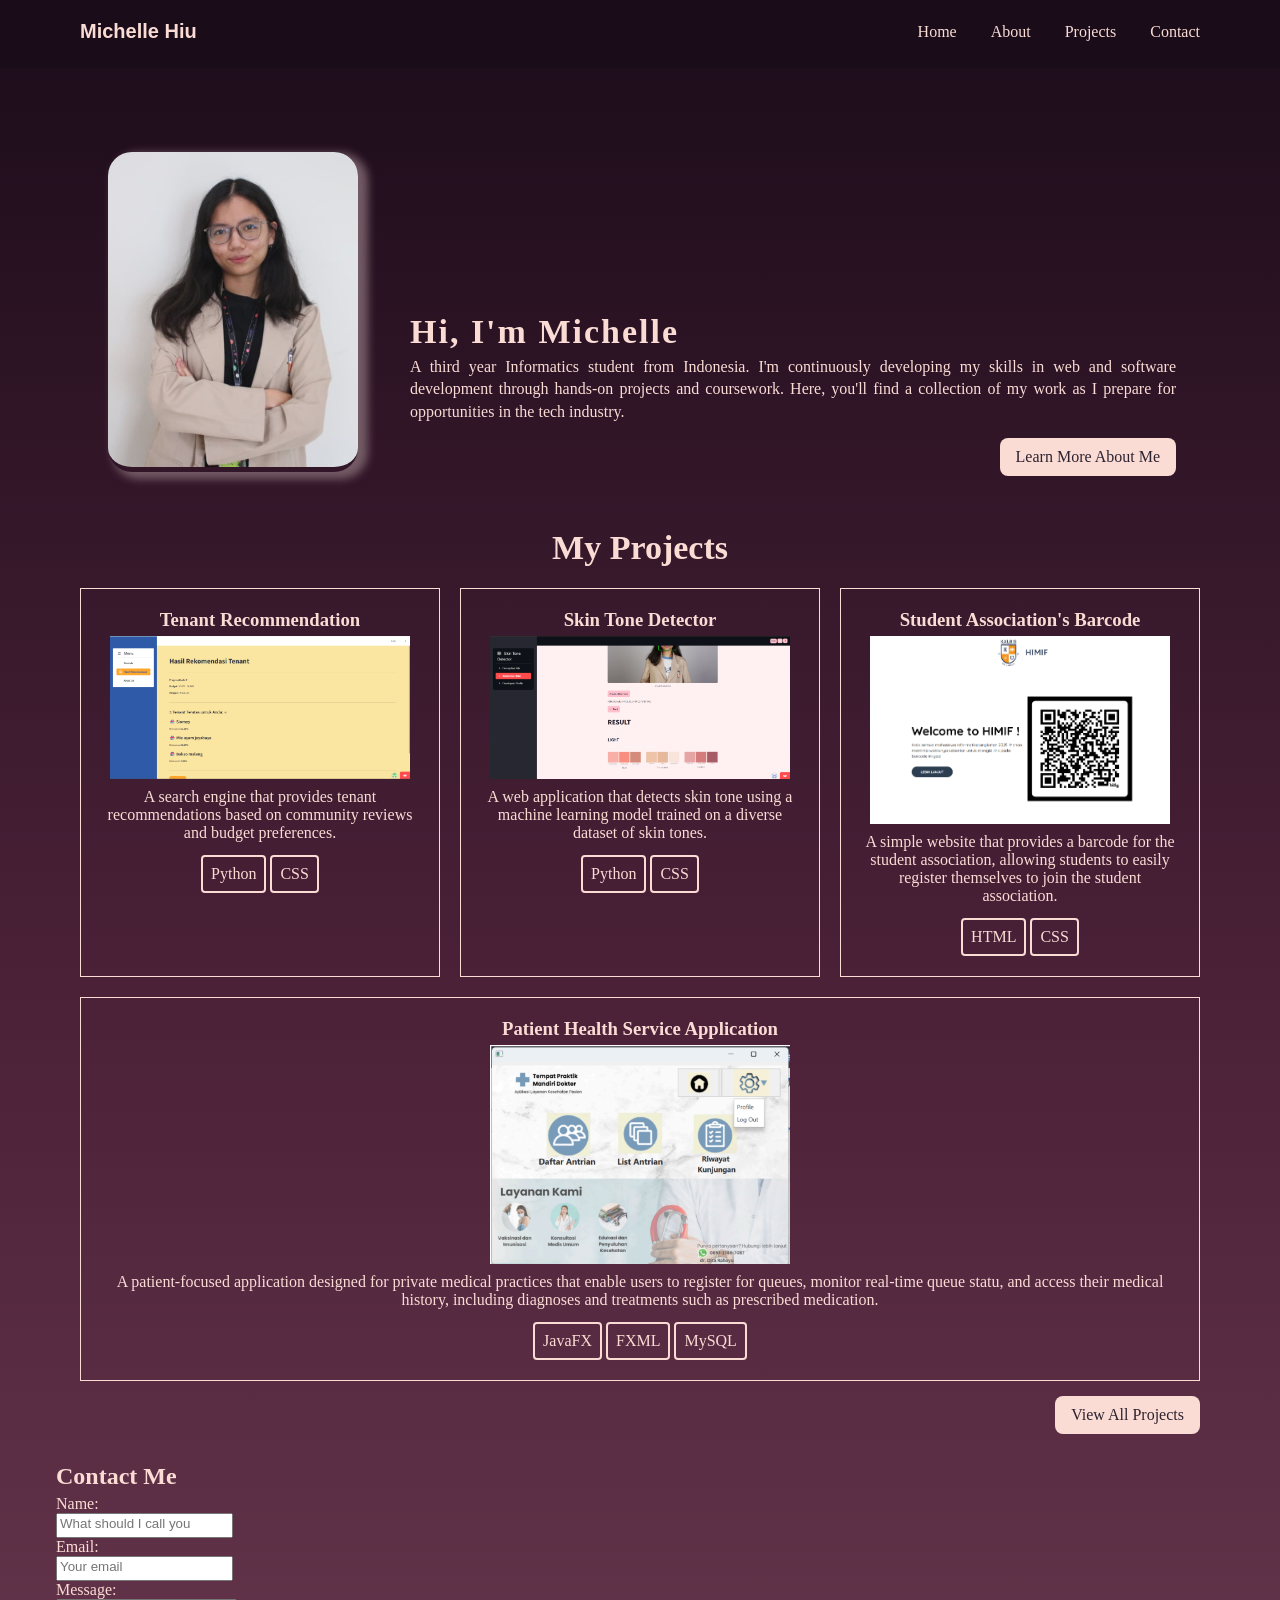
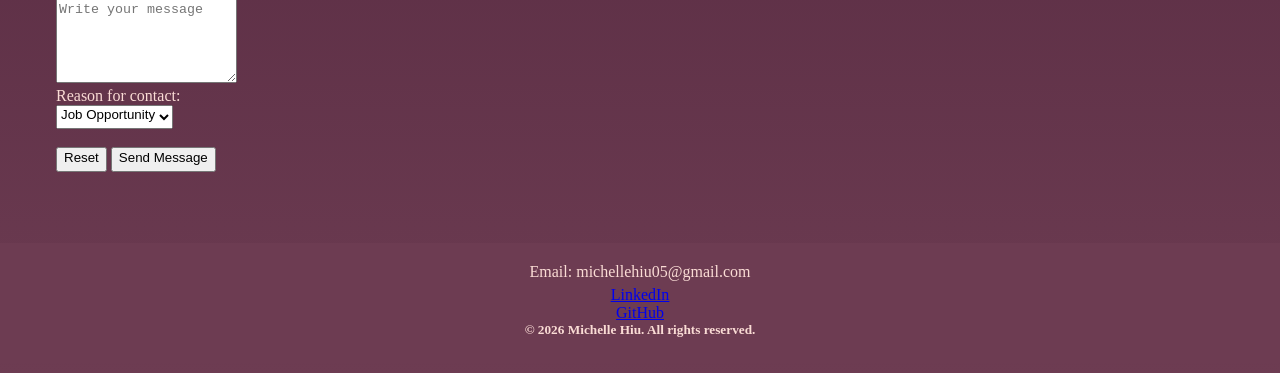
==== index.html @ f6eca6c7 "css added ex contact section" ====
<!DOCTYPE html>
<html lang="en">
    <head>
        <meta charset="UTF-8">
        <meta name="viewport" content="width=device-width, initial-scale=1.0">
        <title>Michelle Hiu</title>
        <link rel="stylesheet" href="css/index.css">
    </head>
    <body>
        <header>
            <h1><b>Michelle Hiu</b></h1>
            <nav>
                <a href="index.html">Home</a>
                <a href="#aboutMe">About</a>
                <a href="#myProjects">Projects</a>
                <a href="#contactMe">Contact</a>
            </nav>
        </header>
        <main>
            <section class="aboutMe" id="aboutMe">
                <img src="images/selfphoto.jpeg" alt="self photo"/>
                <article>
                    <h2>Hi, I'm Michelle</h2>
                    <p> 
                        A third year Informatics student from Indonesia. I'm continuously developing my skills in web and software development through hands-on projects and coursework. Here, you'll find a collection of my work as I prepare for opportunities in the tech industry.
                    </p>
                    <a  class="btnAbout" href="pages/about.html">Learn More About Me</a>
                </article>
            </section>
            <section class="projects" id="myProjects">
                <h2> My Projects</h2>
                <div class="cards">
                    <article class="card">
                        <h3>Tenant Recommendation</h3>
                        <img src="images/Kandep.png" alt="sample"/>
                        <p>
                            A search engine that provides tenant recommendations based on community reviews and budget preferences.
                        </p>
                        <span>Python</span>
                        <span>CSS</span>
                    </article>
                    <article class="card">
                        <h3>Skin Tone Detector</h3>
                        <img src="images/skinToneDetector.png" alt="sample" />
                        <p>
                            A web application that detects skin tone using a machine learning model trained on a diverse dataset of skin tones.
                        </p>
                        <span>Python</span>
                        <span>CSS</span>
                    </article>
                    <article class="card">
                        <h3>Student Association's Barcode</h3>
                        <img src="images/barcodeHIMIF.png" alt="sample"/>
                        <p>
                            A simple website that provides a barcode for the student association, allowing students to easily register themselves to join the student association.
                        </p>
                        <span>HTML</span>
                        <span>CSS</span>
                    </article>
                    <article class="card">
                        <h3>Patient Health Service Application</h3>
                        <img src="images/AplikasiTPMD.png" alt="sample"/>
                        <p>
                            A patient-focused application designed for private medical practices that enable users to register for queues, monitor real-time queue statu, and access their medical history, including diagnoses and treatments such as prescribed medication.
                        </p>
                        <span>JavaFX</span>
                        <span>FXML</span>
                        <span>MySQL</span>
                    </article>
                </div>
                <a class="btnProject" href="pages/projects.html">View All Projects</a>
            </section>
            <section class="contact" id="contactMe">
                <h2>Contact Me</h2>
                <form action="#" method="get">
                    <label for="input-name">Name:</label><br>
                    <input type="text" id="input-name" name="name" placeholder="What should I call you" required/><br>
                    <label for="input-email">Email:</label><br>
                    <input type="email" id="input-email" name="email" placeholder="Your email" required/><br>
                    <label for="form-message">Message:</label><br>
                    <textarea
                        id="form-message"
                        name="message"
                        placeholder="Write your message"
                        rows="5"
                        required
                    ></textarea>
                    <br>
                    <label for="reason">Reason for contact:</label><br>
                    <select id="reason" name="reason">
                        <option value="job">Job Opportunity</option>
                        <option value="collaboration">Collaboration</option>
                        <option value="feedback">Feedback</option>
                    </select>
                    <br><br>
                    <button type="reset">Reset</button>
                    <button type="submit">Send Message</button>
                </form>
            </section>
        </main>
        <footer style="text-align: center; padding: 20px;">
            <p>Email: michellehiu05@gmail.com</p>
            <a href="https://www.linkedin.com/in/michelle-hiu-24a8792b3/">LinkedIn</a> <br>
            <a href="https://github.com/MicelHiu">GitHub   </a>
            <h5>© 2026 Michelle Hiu. All rights reserved.</h5>
        </footer>
    </body>
</html>
---- css/index.css ----
* {
    margin: 0;
    padding-bottom: 5px;
    box-sizing: border-box;
}

body {
    background: #1B0C1A;
    background: linear-gradient(180deg, rgba(27, 12, 26,  1) 0%, rgba(75, 33, 56, 1) 50%, rgba(109, 60, 82, 1) 100%);
    color: #fadcd5;
}

/* header */
header {
    background: #1B0C1A;;
    padding: 20px 80px;
    display: flex;
    justify-content: space-between;
    align-items: center;
}

header h1 {
    font-family: 'Roboto', sans-serif;
    font-size: 20px;
    font-weight: 500;
    font-style: bold;
}

nav a {
    margin-left: 30px;
    text-decoration: none;
    color: #fadcd5;;
    font-size: 16px;
    transition: opacity 0.3s ease;
}

nav li {
    text-decoration: none;
    
}
nav a:hover {
    opacity: 0.7;
}

main {
    margin: 56px;
}

/* brief introduction */
.aboutMe {
    display: flex;
    flex-direction: row;
    margin: 24px;
}

.aboutMe img {
    display: flex;
    justify-content: flex-start;
    align-items: flex-start;
    margin: 28px;
    border-radius: 24px;
    box-shadow: 7px 4px 9px 3px rgba(118,93,103,0.97);
    width: 250px;
    object-fit: cover;
}

.aboutMe article {
    display: flex;
    flex-direction: column;
    justify-content: flex-end;
    padding: 24px;
}

.aboutMe h2 {
    letter-spacing: 2px;
    font-size: 34px;
}

.aboutMe p {
    font-size: 16px;
    text-align: justify;
    line-height: 1.4;
}

.aboutMe a {
    display: inline-block;
    align-self: flex-end;
    text-decoration: none;
    background: #fadcd5;
    padding: 10px 16px;
    margin-top: 10px;
    color: #2d222f;
    border-radius: 8px;
}

.aboutMe a:hover {
    background: #765d67;
}

.projects {
    margin: 24px;
    display: flex;
    flex-direction: column;
}

.projects h2 {
    font-size: 34px;
    margin-bottom: 16px;
    text-align: center;
}

.cards {
    display: flex;
    flex-direction: row;
    flex-wrap: wrap;
    gap: 20px;
}

.card {
    border: 1px solid;
    padding: 20px;
    flex-grow: 1;
    flex-basis: 300px;
    text-align: center;
}

.card img {
    width: 300px;
}

.card span {
    display: inline-block;
    padding: 8px;
    margin-top: 8px;
    border: 2px solid #fadcd5;
    border-radius: 4px;
}

.projects a {
    display: inline-block;
    align-self: flex-end;
    text-decoration: none;
    background: #fadcd5;
    padding: 10px 16px;
    margin-top: 10px;
    color: #2d222f;
    border-radius: 8px;
}


footer {
    background: #6d3c52;
}
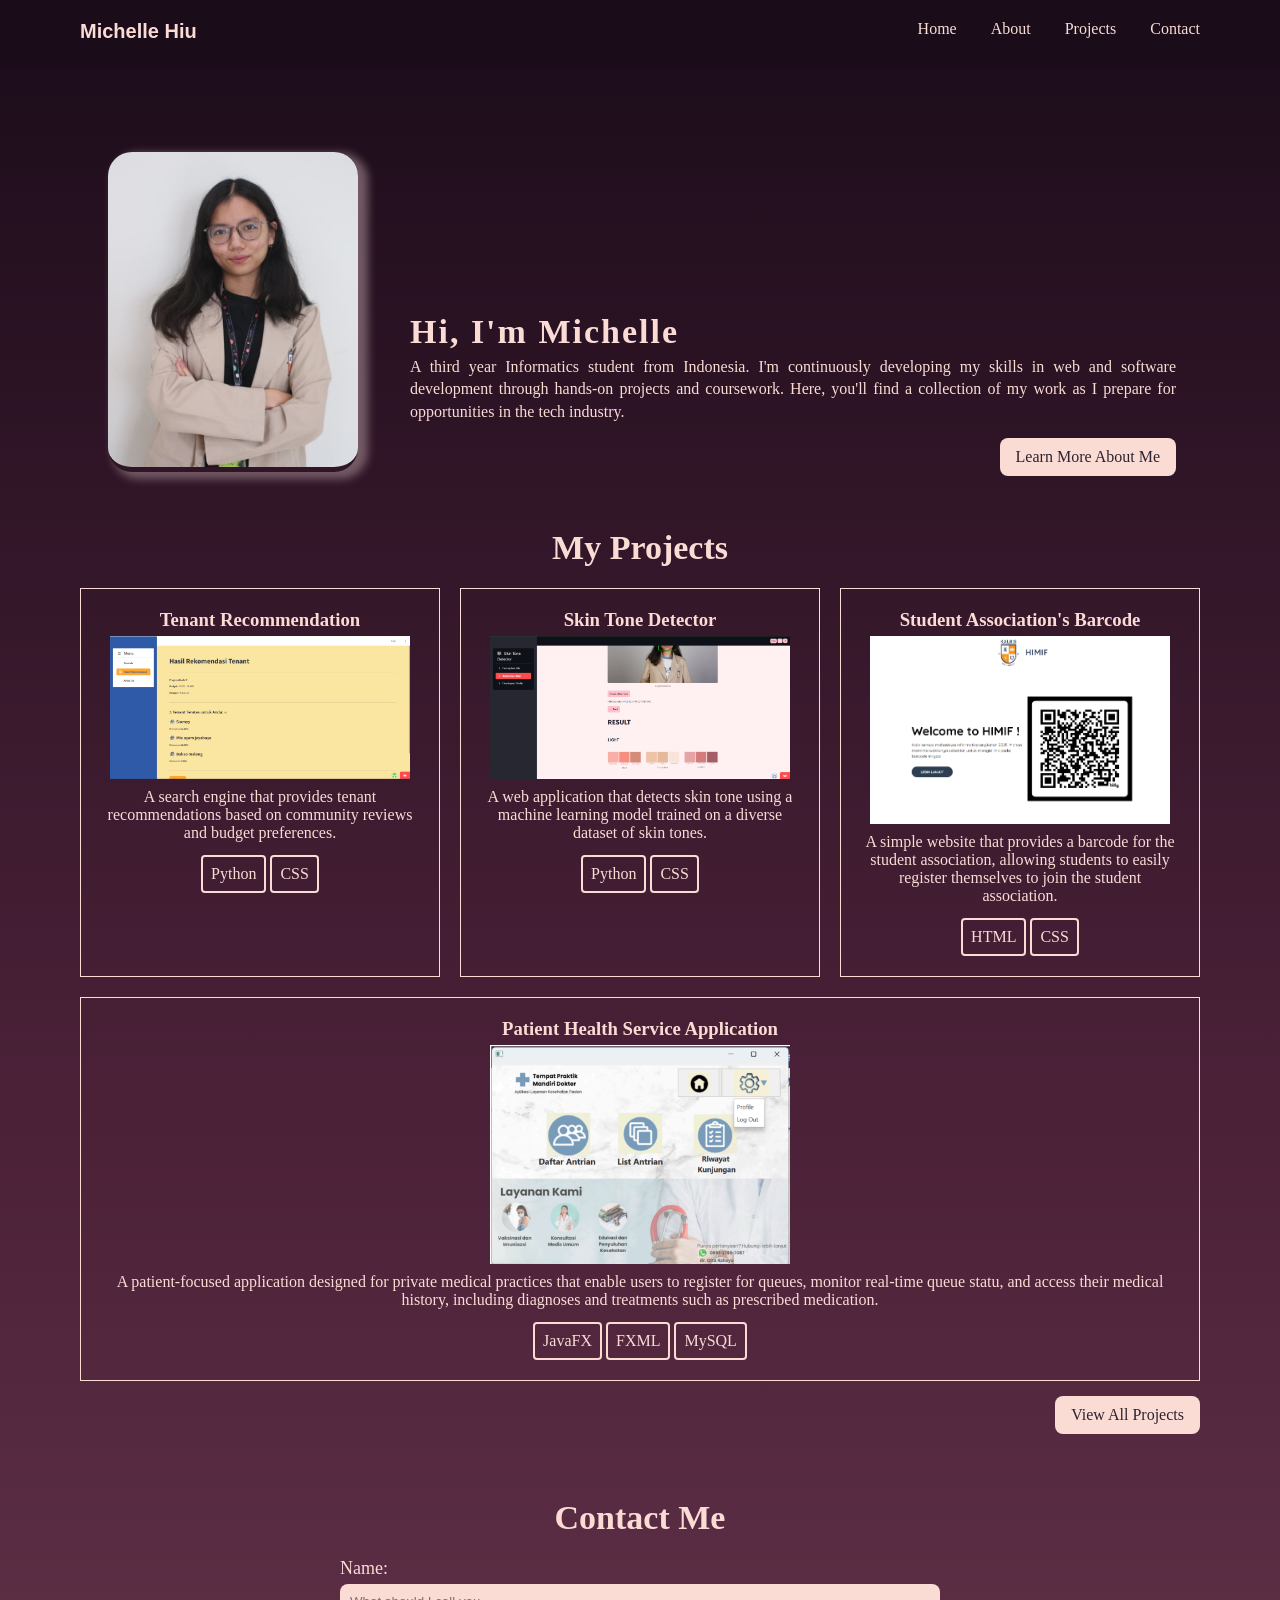
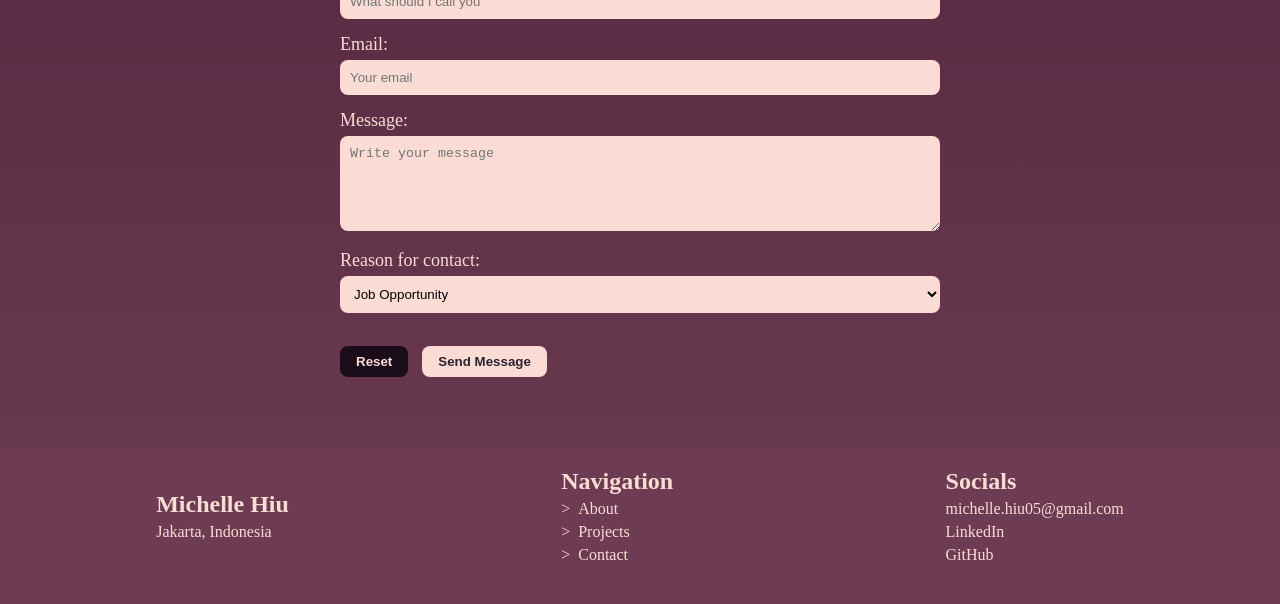
==== commit bbd0b657: "css index completed" ====
--- a/index.html
+++ b/index.html
@@ -28,7 +28,7 @@
                 </article>
             </section>
             <section class="projects" id="myProjects">
-                <h2> My Projects</h2>
+                <h2 class="subject"> My Projects</h2>
                 <div class="cards">
                     <article class="card">
                         <h3>Tenant Recommendation</h3>
@@ -71,8 +71,8 @@
                 <a class="btnProject" href="pages/projects.html">View All Projects</a>
             </section>
             <section class="contact" id="contactMe">
-                <h2>Contact Me</h2>
-                <form action="#" method="get">
+                <h2 class="subject">Contact Me</h2>
+                <form action="#" method="get" class="contact-form">
                     <label for="input-name">Name:</label><br>
                     <input type="text" id="input-name" name="name" placeholder="What should I call you" required/><br>
                     <label for="input-email">Email:</label><br>
@@ -99,10 +99,22 @@
             </section>
         </main>
         <footer style="text-align: center; padding: 20px;">
-            <p>Email: michellehiu05@gmail.com</p>
-            <a href="https://www.linkedin.com/in/michelle-hiu-24a8792b3/">LinkedIn</a> <br>
-            <a href="https://github.com/MicelHiu">GitHub   </a>
-            <h5>© 2026 Michelle Hiu. All rights reserved.</h5>
+            <div class="profile">
+                <h3>Michelle Hiu</h3>
+                <p>Jakarta, Indonesia</p>
+            </div>
+            <div class="navigation">
+                <h3>Navigation</h3>
+                <a href="pages/about.html">About</a>
+                <a href="pages/projects.html">Projects</a>
+                <a href="pages/contact.html">Contact</a>
+            </div>
+            <div class="socials">
+                <h3>Socials</h3>
+                <p>michelle.hiu05@gmail.com</p>
+                <a href="https://www.linkedin.com/in/michelle-hiu-24a8792b3/">LinkedIn</a>
+                <a href="https://github.com/MicelHiu">GitHub   </a>
+            </div>
         </footer>
     </body>
 </html>
--- a/css/index.css
+++ b/css/index.css
@@ -31,15 +31,14 @@
     text-decoration: none;
     color: #fadcd5;;
     font-size: 16px;
+    display: inline-block;
     transition: opacity 0.3s ease;
 }
 
-nav li {
-    text-decoration: none;
-    
-}
 nav a:hover {
     opacity: 0.7;
+    transition: 0.4s;
+    transform: scale(1.1);
 }
 
 main {
@@ -71,9 +70,12 @@
     padding: 24px;
 }
 
+h2 {
+    font-size: 34px;
+}
+
 .aboutMe h2 {
     letter-spacing: 2px;
-    font-size: 34px;
 }
 
 .aboutMe p {
@@ -103,8 +105,7 @@
     flex-direction: column;
 }
 
-.projects h2 {
-    font-size: 34px;
+.subject {
     margin-bottom: 16px;
     text-align: center;
 }
@@ -147,7 +148,109 @@
     border-radius: 8px;
 }
 
-
+.contact {
+    display: flex;
+    flex-direction: column;
+    align-items: center;
+    margin-top: 60px;
+}
+
+.contact-form {
+    width: 100%;
+    max-width: 600px;
+}
+
+.contact-form input,
+.contact-form textarea,
+.contact-form select {
+    width: 100%;
+    padding: 10px;
+    margin-top: 5px;
+    margin-bottom: 15px;
+    border-radius: 8px;
+    border: none;
+    box-sizing: border-box;
+    background-color: #fadcd5;
+}
+
+.contact-form label {
+    font-size: 18px;
+}
+
+.contact-form textarea {
+    resize: vertical;
+}
+
+.contact-form button {
+    padding: 8px 16px;
+    border-radius: 8px;
+    border: none;
+    cursor: pointer;
+}
+
+.contact-form button[type="reset"] {
+    margin-right: 10px;
+    background: #1B0C1A;
+    color: #fadcd5;
+    font-weight: bold;
+}
+
+.contact-form button[type="submit"] {
+    background: #fadcd5;
+    color: #2d222f;
+    font-weight: bold;
+}
+
+.contact-form button:hover {
+    background: #765d67;
+}
+
+/*footer*/
 footer {
     background: #6d3c52;
-}+    display: flex;
+    flex-direction: row;
+    justify-content: space-around;
+    margin: auto;
+}
+
+footer h3 {
+    font-size: 24px;
+}
+
+.profile {
+    display: flex;
+    flex-direction: column;
+    justify-content: center;
+    align-items: first baseline;
+}
+
+.navigation,
+.socials {
+    display: flex;
+    flex-direction: column;
+    text-align: left;
+}
+
+.navigation a {
+    text-decoration: none;
+    color: #fadcd5;
+}
+
+.navigation a::before {
+    content: ">";
+    margin-right: 8px;
+}
+
+.navigation a:hover, 
+.socials a:hover {
+    transition: 0.4s;
+    transform: scale(1.1);
+}
+
+.socials a {
+    text-decoration: none;
+    color: #fadcd5;
+}
+
+
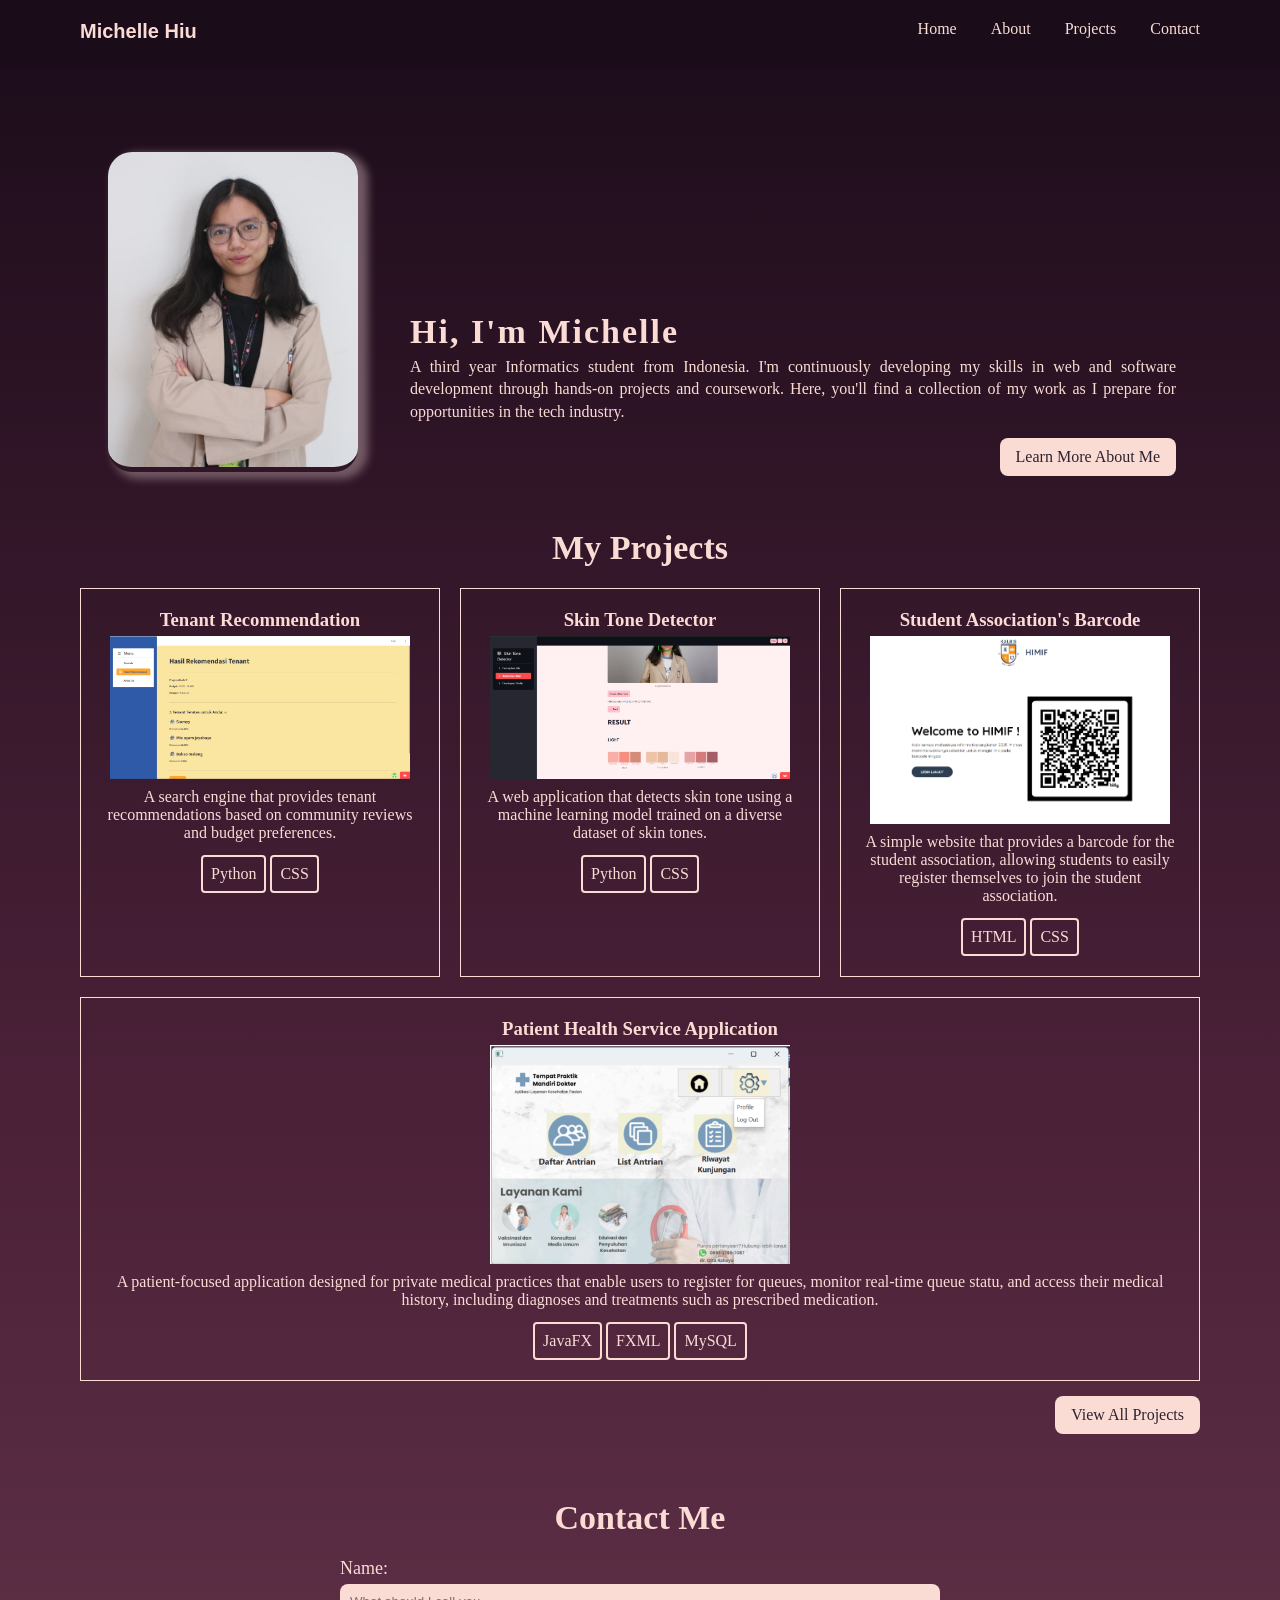
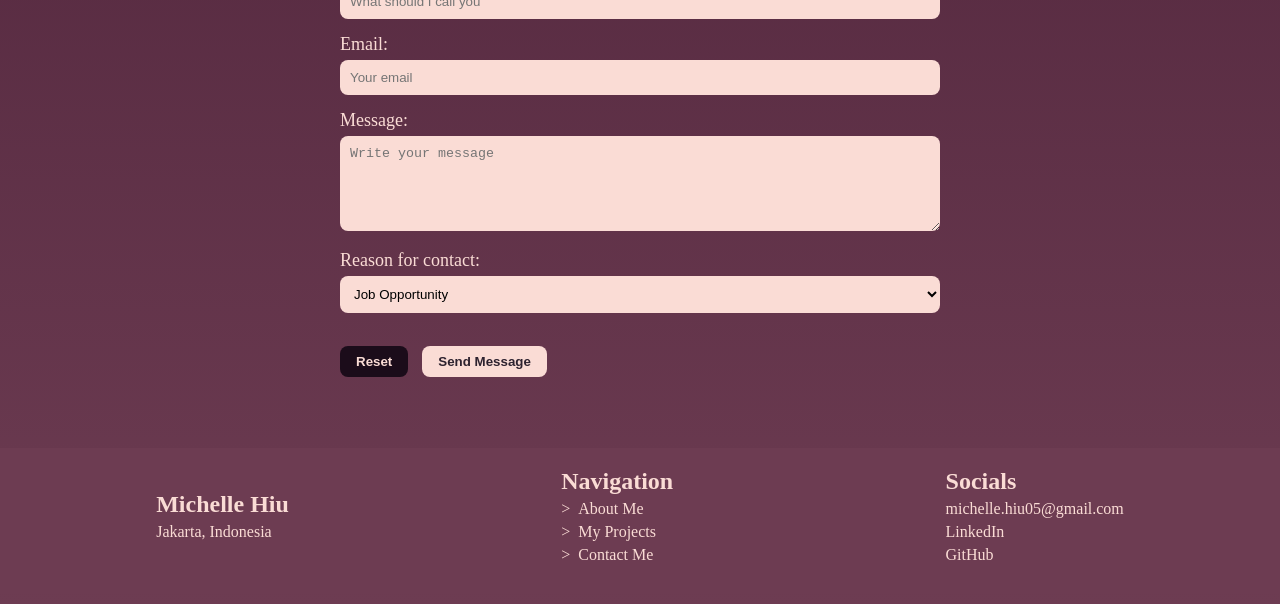
==== commit d16edf5d: "about css completed" ====
--- a/index.html
+++ b/index.html
@@ -105,9 +105,9 @@
             </div>
             <div class="navigation">
                 <h3>Navigation</h3>
-                <a href="pages/about.html">About</a>
-                <a href="pages/projects.html">Projects</a>
-                <a href="pages/contact.html">Contact</a>
+                <a href="pages/about.html">About Me</a>
+                <a href="pages/projects.html">My Projects</a>
+                <a href="pages/contact.html">Contact Me</a>
             </div>
             <div class="socials">
                 <h3>Socials</h3>
--- a/css/index.css
+++ b/css/index.css
@@ -49,6 +49,7 @@
 .aboutMe {
     display: flex;
     flex-direction: row;
+    justify-content: center;
     margin: 24px;
 }
 
@@ -67,6 +68,7 @@
     display: flex;
     flex-direction: column;
     justify-content: flex-end;
+    flex-wrap: wrap;
     padding: 24px;
 }
 
@@ -146,6 +148,10 @@
     margin-top: 10px;
     color: #2d222f;
     border-radius: 8px;
+}
+
+.projects a:hover{
+    background: #765d67;
 }
 
 .contact {
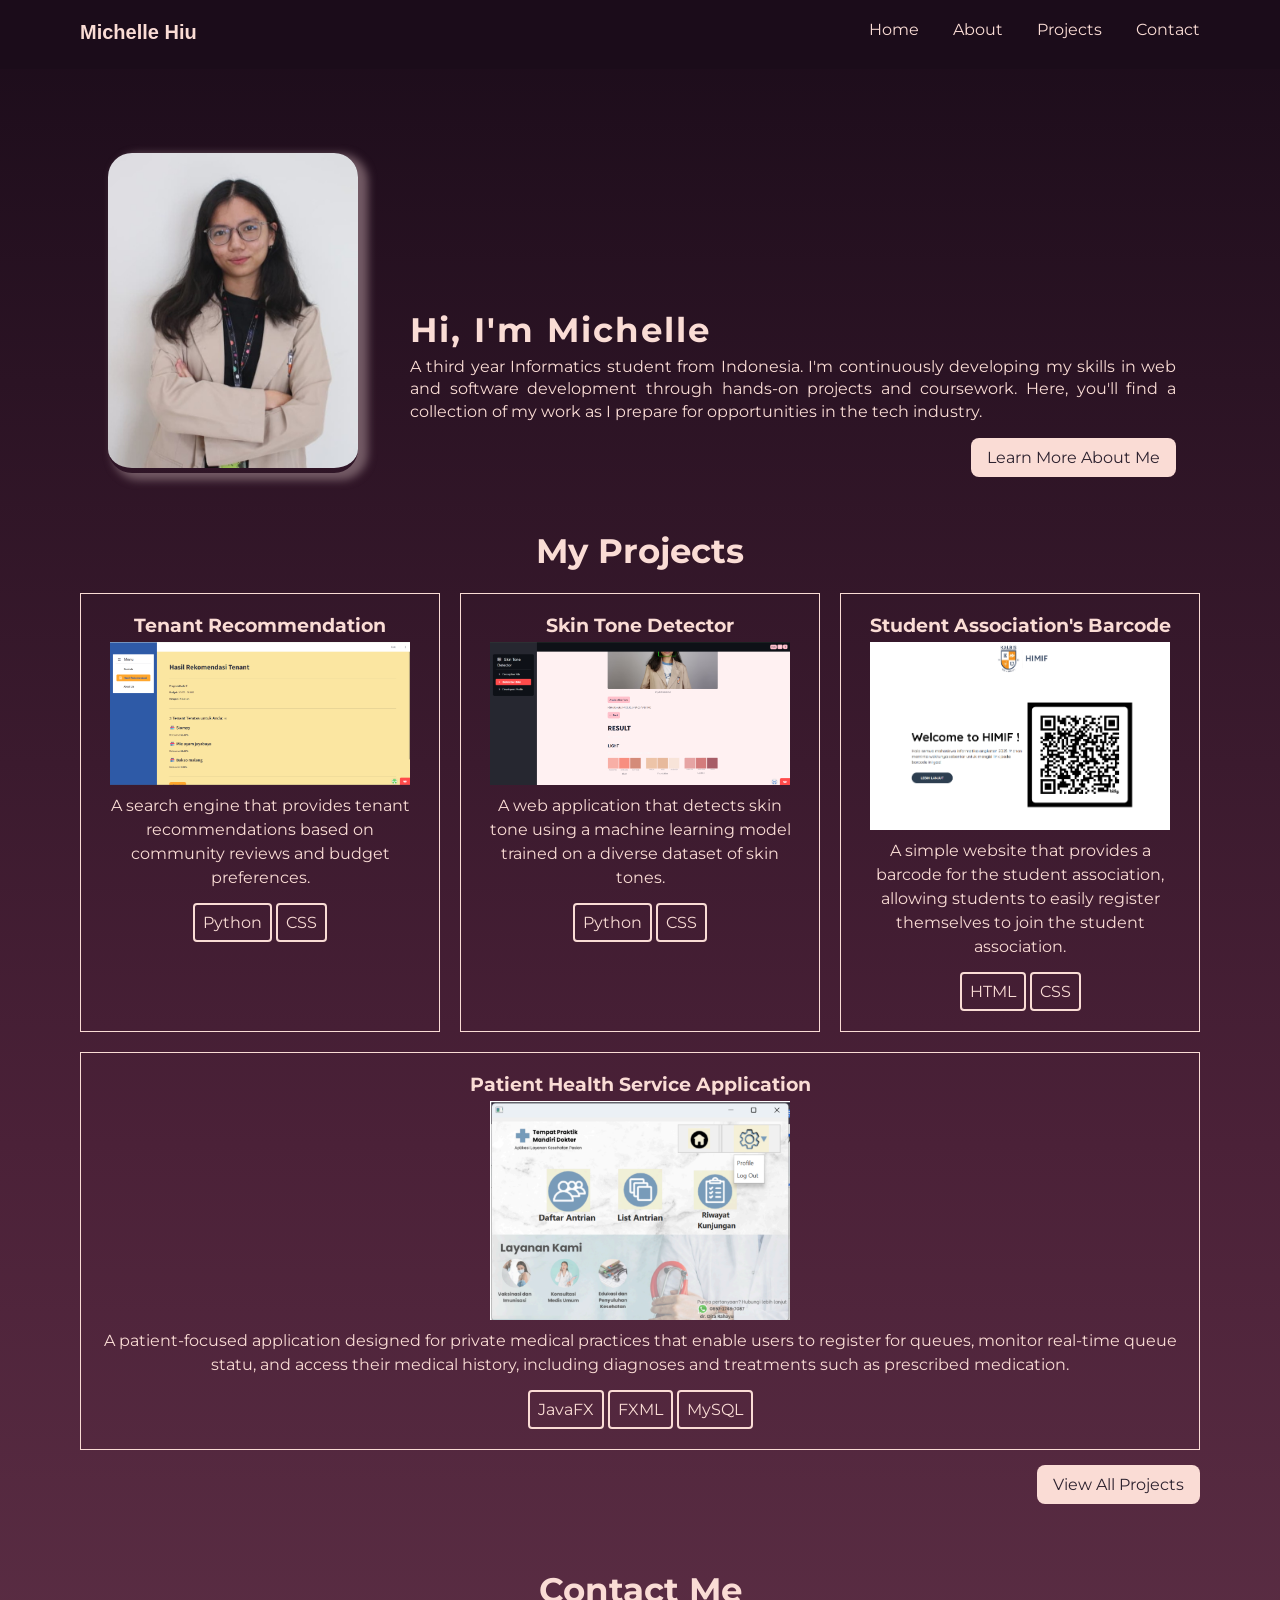
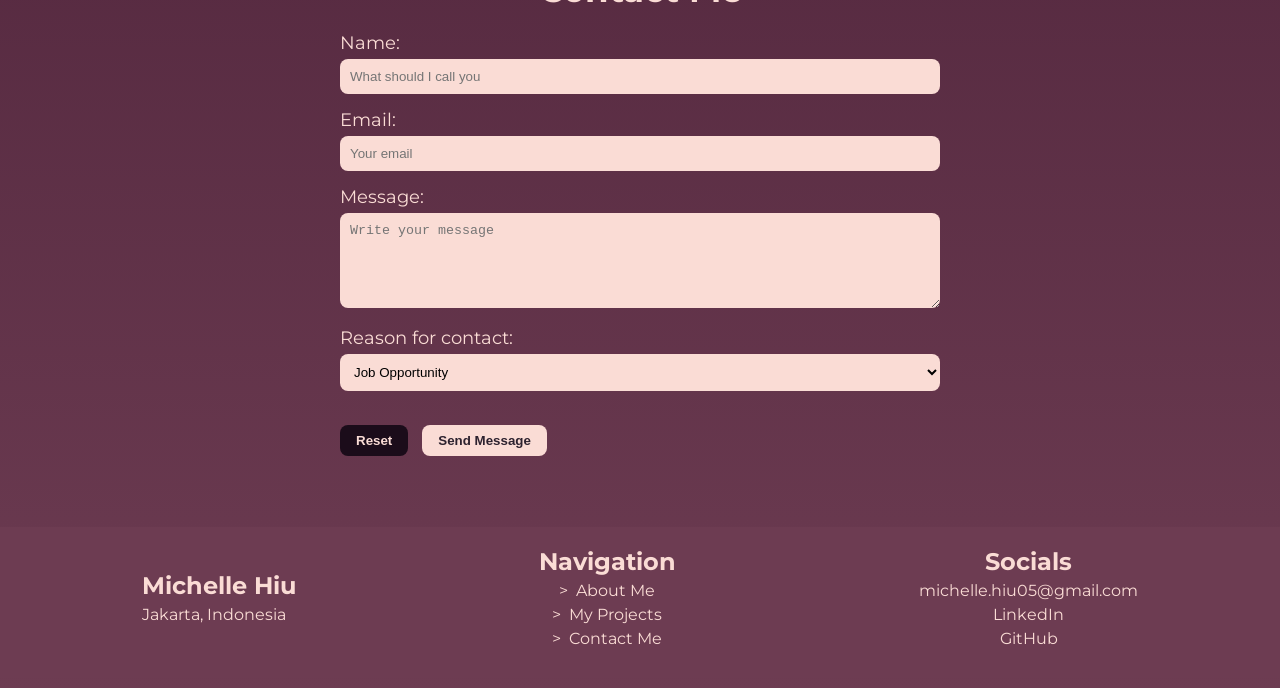
==== commit 6d1b4d66: "readme updated and font styles inserted" ====
--- a/index.html
+++ b/index.html
@@ -4,6 +4,7 @@
         <meta charset="UTF-8">
         <meta name="viewport" content="width=device-width, initial-scale=1.0">
         <title>Michelle Hiu</title>
+        <link href="https://fonts.googleapis.com/css2?family=Montserrat:ital,wght@0,100..900;1,100..900&display=swap" rel="stylesheet">
         <link rel="stylesheet" href="css/index.css">
     </head>
     <body>
--- a/css/index.css
+++ b/css/index.css
@@ -8,6 +8,7 @@
     background: #1B0C1A;
     background: linear-gradient(180deg, rgba(27, 12, 26,  1) 0%, rgba(75, 33, 56, 1) 50%, rgba(109, 60, 82, 1) 100%);
     color: #fadcd5;
+    font-family: 'Montserrat', sans-serif;
 }
 
 /* header */
@@ -125,6 +126,10 @@
     flex-grow: 1;
     flex-basis: 300px;
     text-align: center;
+}
+
+.card p {
+    line-height: 1.5;
 }
 
 .card img {
@@ -235,7 +240,7 @@
 .socials {
     display: flex;
     flex-direction: column;
-    text-align: left;
+    text-align: center;
 }
 
 .navigation a {
@@ -259,4 +264,48 @@
     color: #fadcd5;
 }
 
-
+@media screen and (max-width: 1024px) {
+    header {
+        padding: 14px 22px;
+    }
+
+    main {
+        margin: 30px 18px;
+    }
+
+    .projects {
+        padding: 18px;
+    }
+}
+
+@media screen and (max-width: 768px) {
+    header {
+        flex-direction: column;
+        align-items: center;
+        gap: 12px;
+    }
+
+    main {
+        margin: 20px 12px;
+    }
+
+    footer {
+        flex-direction: column;
+        align-items: center;
+        gap: 14px;
+    }
+
+    .aboutMe {
+        flex-direction: column;
+        justify-content: center;
+        align-items: center;
+    }
+
+    .projects {
+        flex-direction: column;
+        justify-content: center;
+        align-items: center;
+    }
+
+
+}
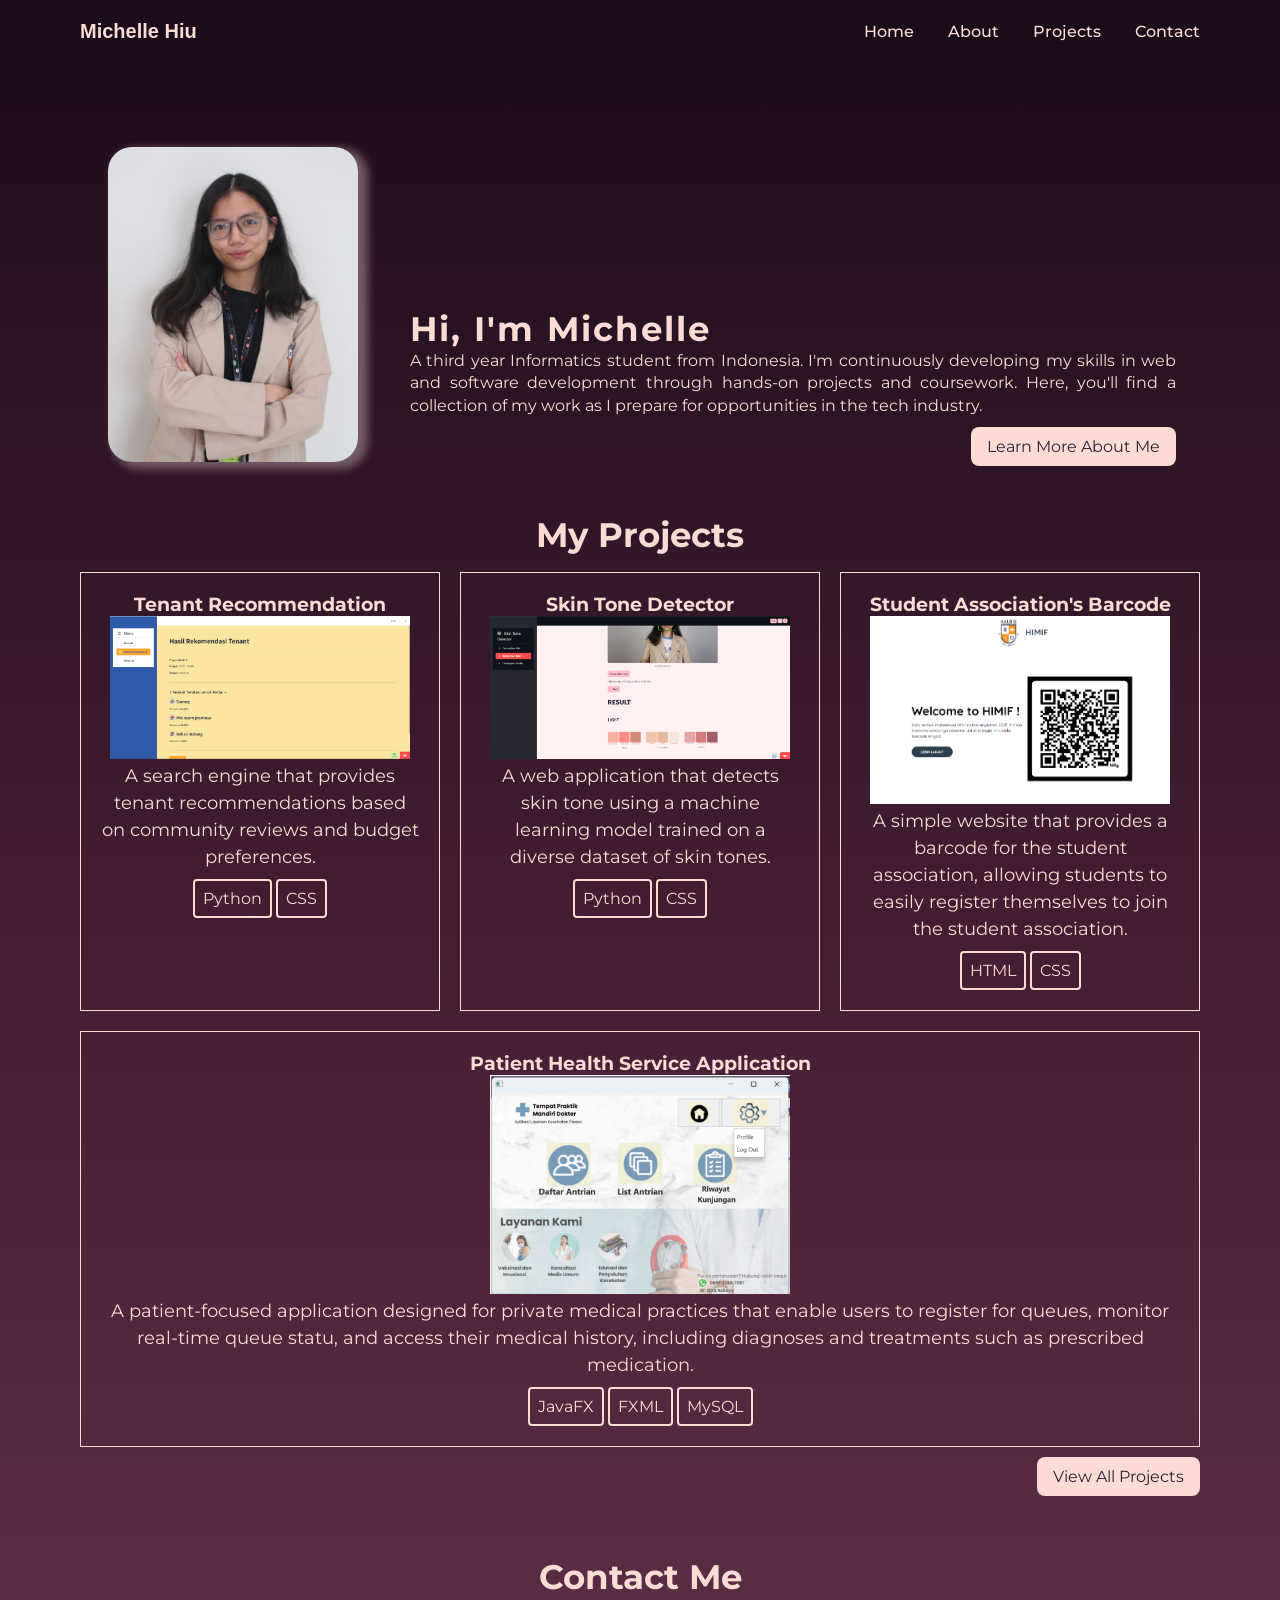
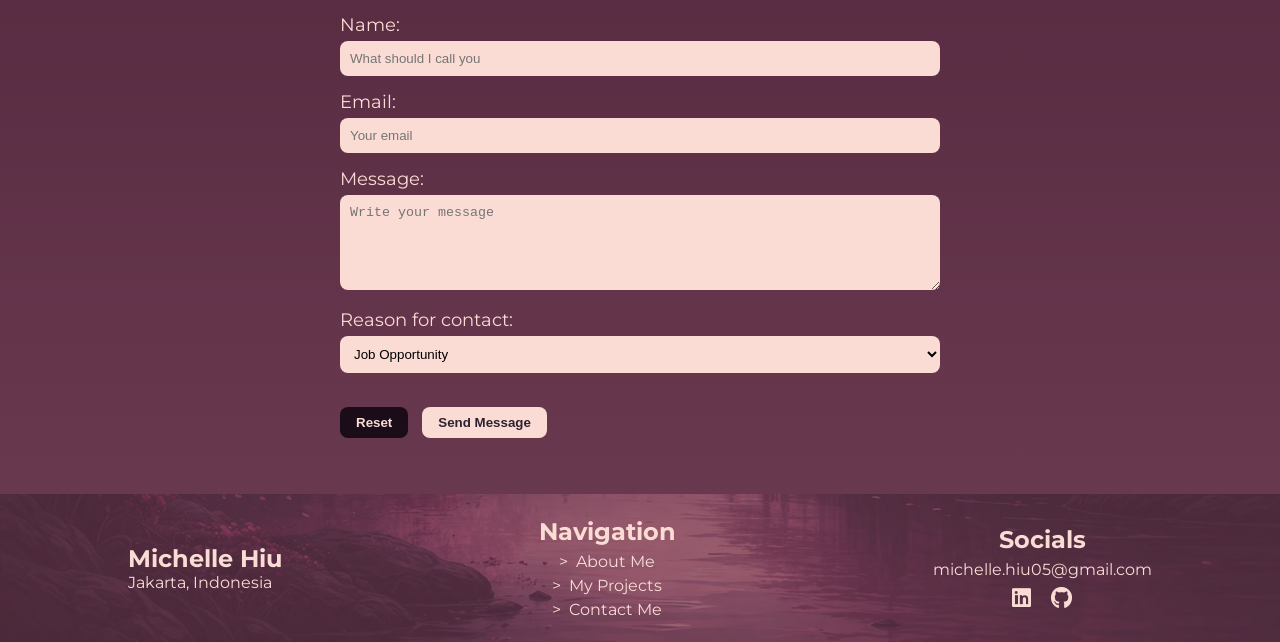
==== commit db92e751: "revision added until skills modif" ====
--- a/index.html
+++ b/index.html
@@ -4,8 +4,14 @@
         <meta charset="UTF-8">
         <meta name="viewport" content="width=device-width, initial-scale=1.0">
         <title>Michelle Hiu</title>
+        <!-- Google Fonts -->
+        <link rel="preconnect" href="https://fonts.googleapis.com">
+        <link rel="preconnect" href="https://fonts.gstatic.com" crossorigin>
         <link href="https://fonts.googleapis.com/css2?family=Montserrat:ital,wght@0,100..900;1,100..900&display=swap" rel="stylesheet">
+        <!-- css -->
         <link rel="stylesheet" href="css/index.css">
+        <!-- icons -->
+         <link rel="stylesheet" href="https://cdnjs.cloudflare.com/ajax/libs/font-awesome/6.5.0/css/all.min.css">
     </head>
     <body>
         <header>
@@ -73,7 +79,7 @@
             </section>
             <section class="contact" id="contactMe">
                 <h2 class="subject">Contact Me</h2>
-                <form action="#" method="get" class="contact-form">
+                <form action="#" class="contact-form">
                     <label for="input-name">Name:</label><br>
                     <input type="text" id="input-name" name="name" placeholder="What should I call you" required/><br>
                     <label for="input-email">Email:</label><br>
@@ -99,7 +105,7 @@
                 </form>
             </section>
         </main>
-        <footer style="text-align: center; padding: 20px;">
+        <footer>
             <div class="profile">
                 <h3>Michelle Hiu</h3>
                 <p>Jakarta, Indonesia</p>
@@ -113,8 +119,14 @@
             <div class="socials">
                 <h3>Socials</h3>
                 <p>michelle.hiu05@gmail.com</p>
-                <a href="https://www.linkedin.com/in/michelle-hiu-24a8792b3/">LinkedIn</a>
-                <a href="https://github.com/MicelHiu">GitHub   </a>
+                <div class="socials-link">
+                    <a href="https://www.linkedin.com/in/michelle-hiu-24a8792b3/" target="_blank">
+                    <i class="fa-brands fa-linkedin"></i>
+                    </a>
+                    <a href="https://github.com/MicelHiu" target="_blank">
+                    <i class="fa-brands fa-github"></i>
+                    </a>    
+                </div>
             </div>
         </footer>
     </body>
--- a/css/index.css
+++ b/css/index.css
@@ -1,50 +1,4 @@
-* {
-    margin: 0;
-    padding-bottom: 5px;
-    box-sizing: border-box;
-}
-
-body {
-    background: #1B0C1A;
-    background: linear-gradient(180deg, rgba(27, 12, 26,  1) 0%, rgba(75, 33, 56, 1) 50%, rgba(109, 60, 82, 1) 100%);
-    color: #fadcd5;
-    font-family: 'Montserrat', sans-serif;
-}
-
-/* header */
-header {
-    background: #1B0C1A;;
-    padding: 20px 80px;
-    display: flex;
-    justify-content: space-between;
-    align-items: center;
-}
-
-header h1 {
-    font-family: 'Roboto', sans-serif;
-    font-size: 20px;
-    font-weight: 500;
-    font-style: bold;
-}
-
-nav a {
-    margin-left: 30px;
-    text-decoration: none;
-    color: #fadcd5;;
-    font-size: 16px;
-    display: inline-block;
-    transition: opacity 0.3s ease;
-}
-
-nav a:hover {
-    opacity: 0.7;
-    transition: 0.4s;
-    transform: scale(1.1);
-}
-
-main {
-    margin: 56px;
-}
+@import url(base.css);
 
 /* brief introduction */
 .aboutMe {
@@ -62,6 +16,7 @@
     border-radius: 24px;
     box-shadow: 7px 4px 9px 3px rgba(118,93,103,0.97);
     width: 250px;
+    max-width: 100%;
     object-fit: cover;
 }
 
@@ -134,6 +89,7 @@
 
 .card img {
     width: 300px;
+    max-width: 100%;
 }
 
 .card span {
@@ -216,54 +172,6 @@
     background: #765d67;
 }
 
-/*footer*/
-footer {
-    background: #6d3c52;
-    display: flex;
-    flex-direction: row;
-    justify-content: space-around;
-    margin: auto;
-}
-
-footer h3 {
-    font-size: 24px;
-}
-
-.profile {
-    display: flex;
-    flex-direction: column;
-    justify-content: center;
-    align-items: first baseline;
-}
-
-.navigation,
-.socials {
-    display: flex;
-    flex-direction: column;
-    text-align: center;
-}
-
-.navigation a {
-    text-decoration: none;
-    color: #fadcd5;
-}
-
-.navigation a::before {
-    content: ">";
-    margin-right: 8px;
-}
-
-.navigation a:hover, 
-.socials a:hover {
-    transition: 0.4s;
-    transform: scale(1.1);
-}
-
-.socials a {
-    text-decoration: none;
-    color: #fadcd5;
-}
-
 @media screen and (max-width: 1024px) {
     header {
         padding: 14px 22px;
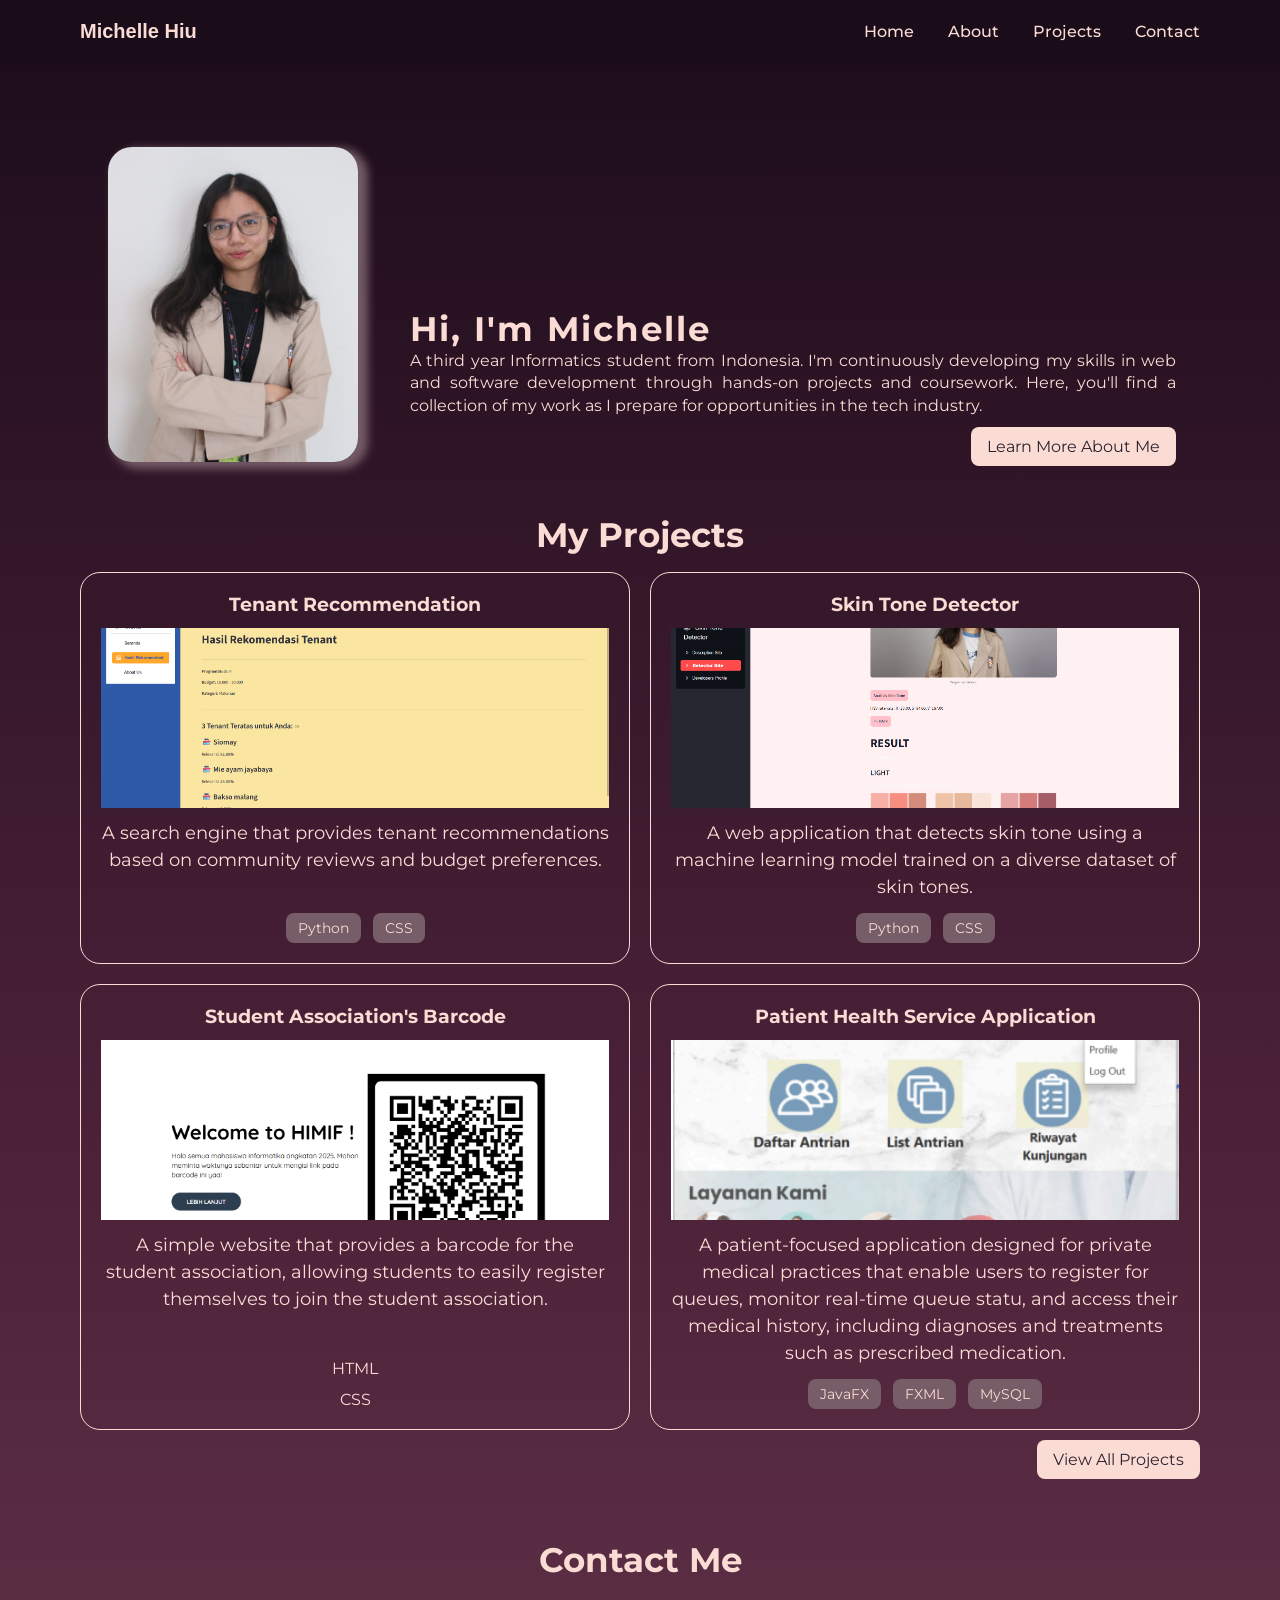
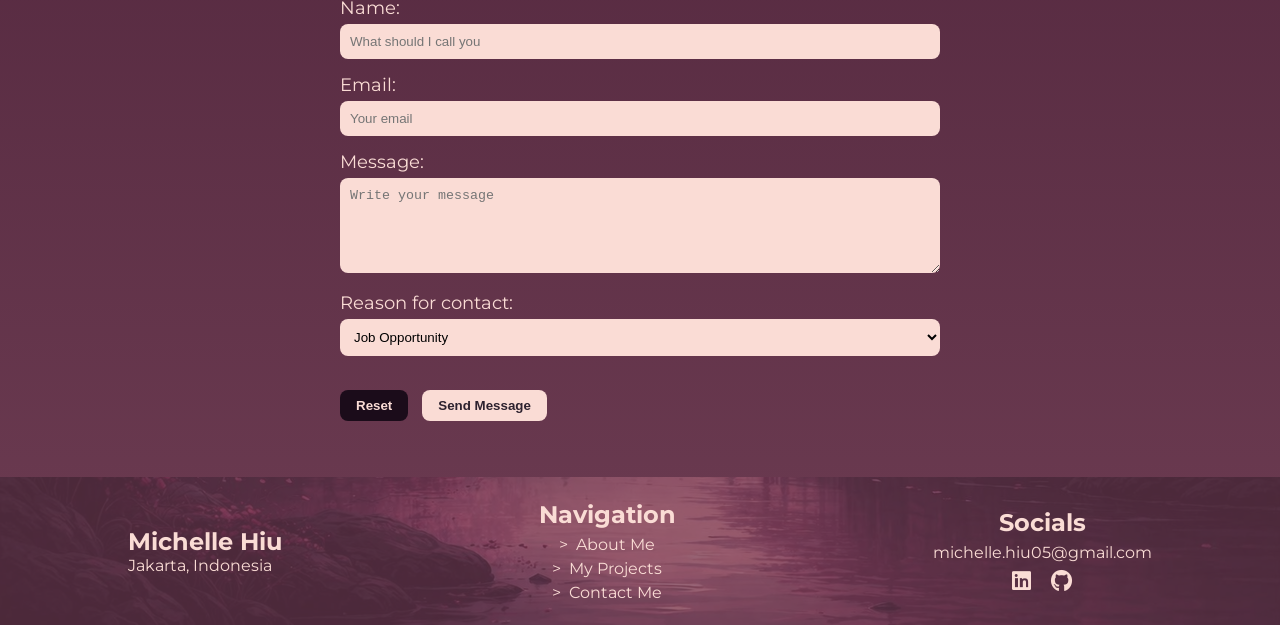
==== commit b6bc8e4a: "skills and projects changes" ====
--- a/index.html
+++ b/index.html
@@ -43,8 +43,10 @@
                         <p>
                             A search engine that provides tenant recommendations based on community reviews and budget preferences.
                         </p>
-                        <span>Python</span>
-                        <span>CSS</span>
+                        <div class="card-span">
+                            <span>Python</span>
+                            <span>CSS</span>
+                        </div>
                     </article>
                     <article class="card">
                         <h3>Skin Tone Detector</h3>
@@ -52,8 +54,10 @@
                         <p>
                             A web application that detects skin tone using a machine learning model trained on a diverse dataset of skin tones.
                         </p>
-                        <span>Python</span>
-                        <span>CSS</span>
+                        <div class="card-span">
+                            <span>Python</span>
+                            <span>CSS</span>
+                        </div>
                     </article>
                     <article class="card">
                         <h3>Student Association's Barcode</h3>
@@ -70,9 +74,11 @@
                         <p>
                             A patient-focused application designed for private medical practices that enable users to register for queues, monitor real-time queue statu, and access their medical history, including diagnoses and treatments such as prescribed medication.
                         </p>
-                        <span>JavaFX</span>
-                        <span>FXML</span>
-                        <span>MySQL</span>
+                        <div class="card-span">
+                            <span>JavaFX</span>
+                            <span>FXML</span>
+                            <span>MySQL</span>
+                        </div>
                     </article>
                 </div>
                 <a class="btnProject" href="pages/projects.html">View All Projects</a>
--- a/css/index.css
+++ b/css/index.css
@@ -69,18 +69,19 @@
 }
 
 .cards {
-    display: flex;
-    flex-direction: row;
-    flex-wrap: wrap;
+    display: grid;
+    grid-template-columns: repeat(2, minmax(220px, 1fr));
     gap: 20px;
 }
 
 .card {
     border: 1px solid;
+    border-radius: 20px;
     padding: 20px;
-    flex-grow: 1;
-    flex-basis: 300px;
     text-align: center;
+    display: grid;
+    grid-template-rows: auto 180px 1fr auto;
+    gap: 12px;
 }
 
 .card p {
@@ -88,16 +89,30 @@
 }
 
 .card img {
-    width: 300px;
-    max-width: 100%;
-}
-
-.card span {
-    display: inline-block;
-    padding: 8px;
-    margin-top: 8px;
-    border: 2px solid #fadcd5;
-    border-radius: 4px;
+    width: 100%;
+    height: 100%;
+    object-fit: cover;
+}
+
+.card-span {
+    display: flex;
+    flex-direction: row;
+    gap: 12px;
+    justify-content: center;
+    flex-wrap: wrap;
+}
+
+.card-span span {
+    background: #765d67;
+    padding: 6px 12px;
+    border-radius: 8px;
+    font-size: 14px;
+}
+
+.card:hover {
+    transition: 0.3s;
+    transform: translateY(-5px);
+    box-shadow: 5px 4px 10px 3px #FADCD5;
 }
 
 .projects a {
@@ -173,36 +188,12 @@
 }
 
 @media screen and (max-width: 1024px) {
-    header {
-        padding: 14px 22px;
-    }
-
-    main {
-        margin: 30px 18px;
-    }
-
     .projects {
         padding: 18px;
     }
 }
 
 @media screen and (max-width: 768px) {
-    header {
-        flex-direction: column;
-        align-items: center;
-        gap: 12px;
-    }
-
-    main {
-        margin: 20px 12px;
-    }
-
-    footer {
-        flex-direction: column;
-        align-items: center;
-        gap: 14px;
-    }
-
     .aboutMe {
         flex-direction: column;
         justify-content: center;
@@ -215,5 +206,9 @@
         align-items: center;
     }
 
-
-}
+    .cards {
+        gap: 14px;
+        grid-template-columns: repeat(auto-fit, minmax(220px, 1fr));
+    }
+
+}
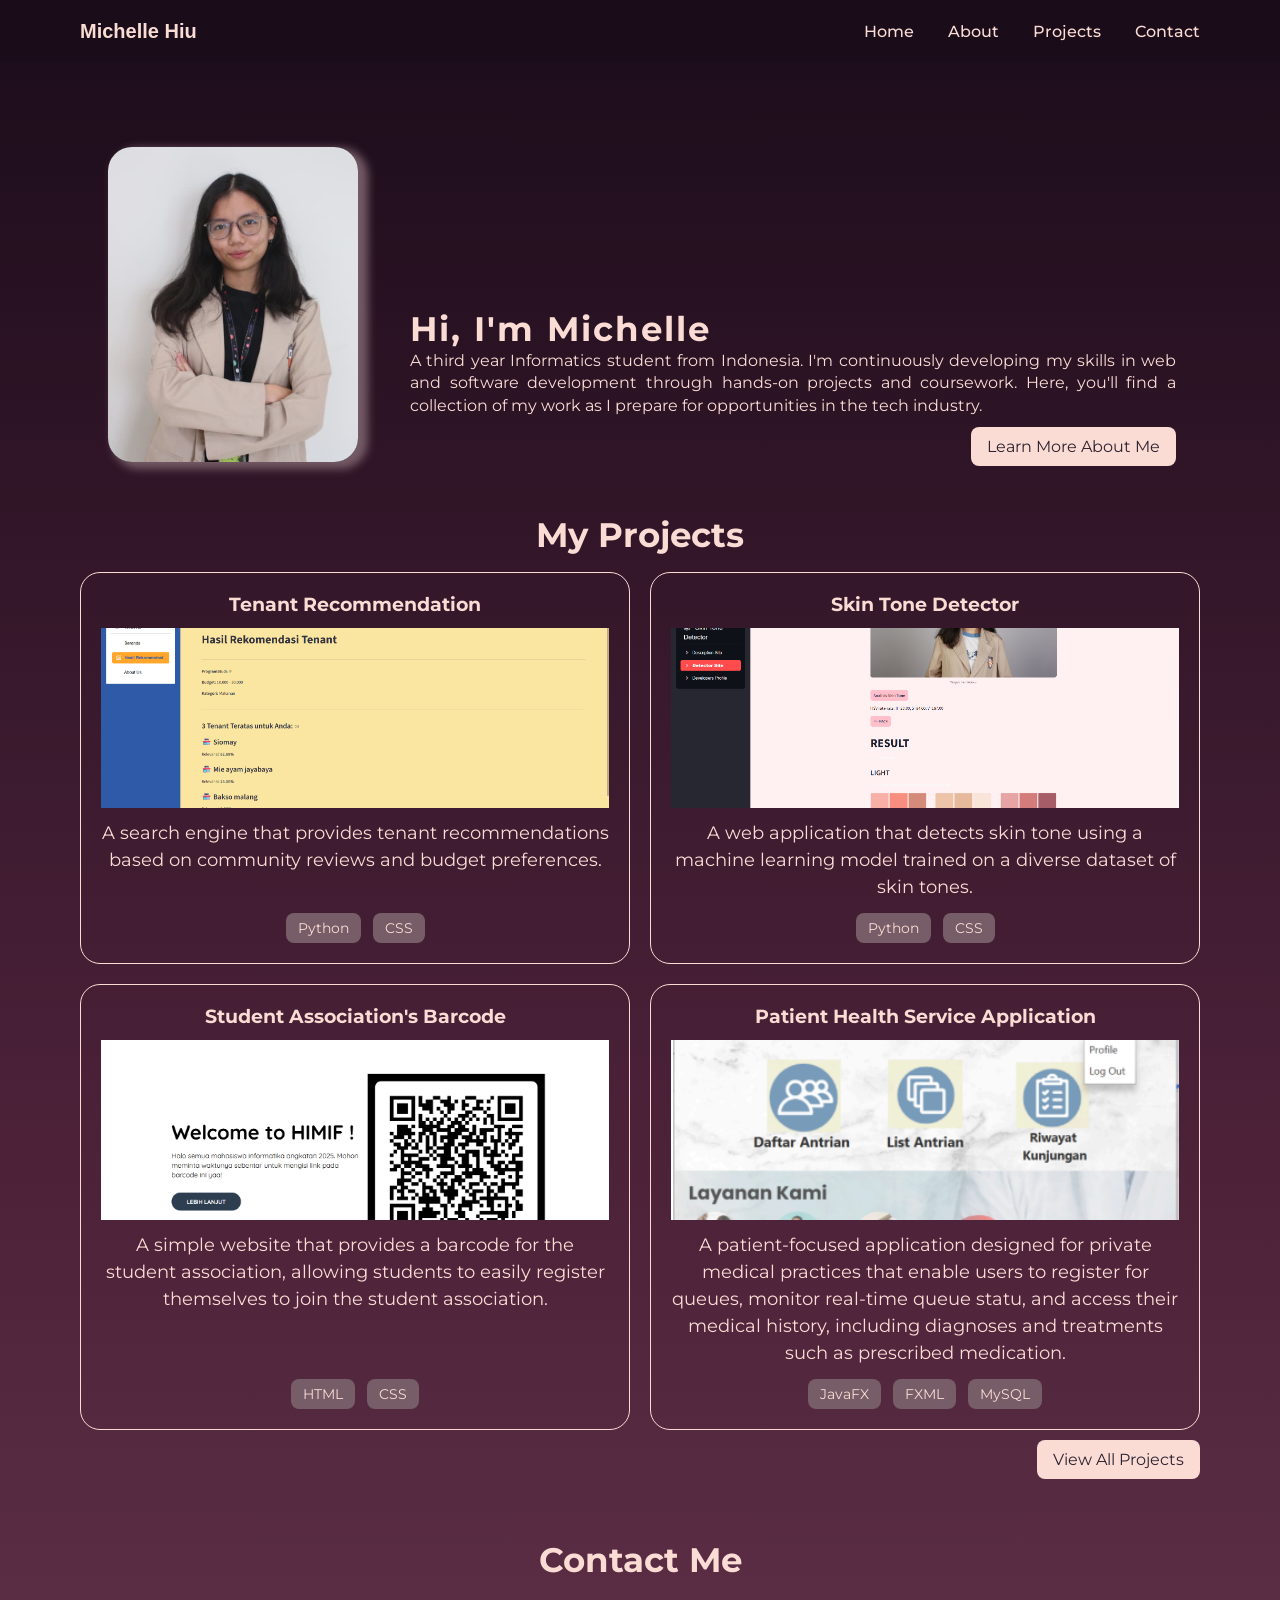
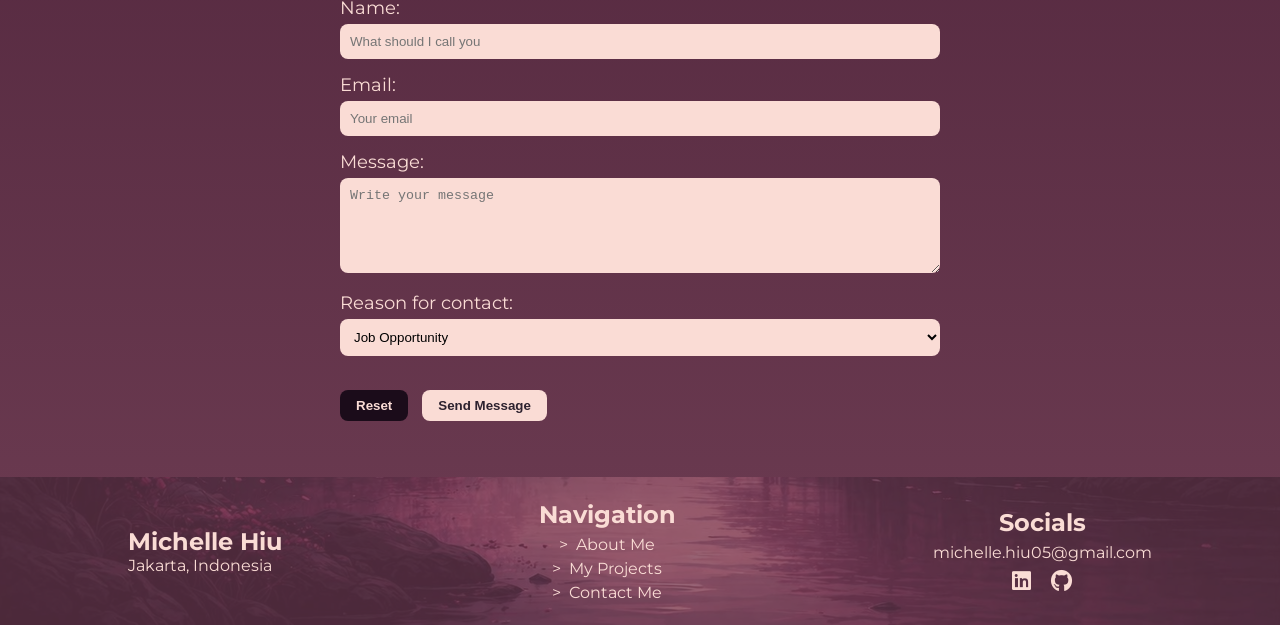
==== commit 2dbefb3b: "index fixed" ====
--- a/index.html
+++ b/index.html
@@ -65,8 +65,10 @@
                         <p>
                             A simple website that provides a barcode for the student association, allowing students to easily register themselves to join the student association.
                         </p>
-                        <span>HTML</span>
-                        <span>CSS</span>
+                        <div class="card-span">
+                            <span>HTML</span>
+                            <span>CSS</span>
+                        </div>
                     </article>
                     <article class="card">
                         <h3>Patient Health Service Application</h3>
